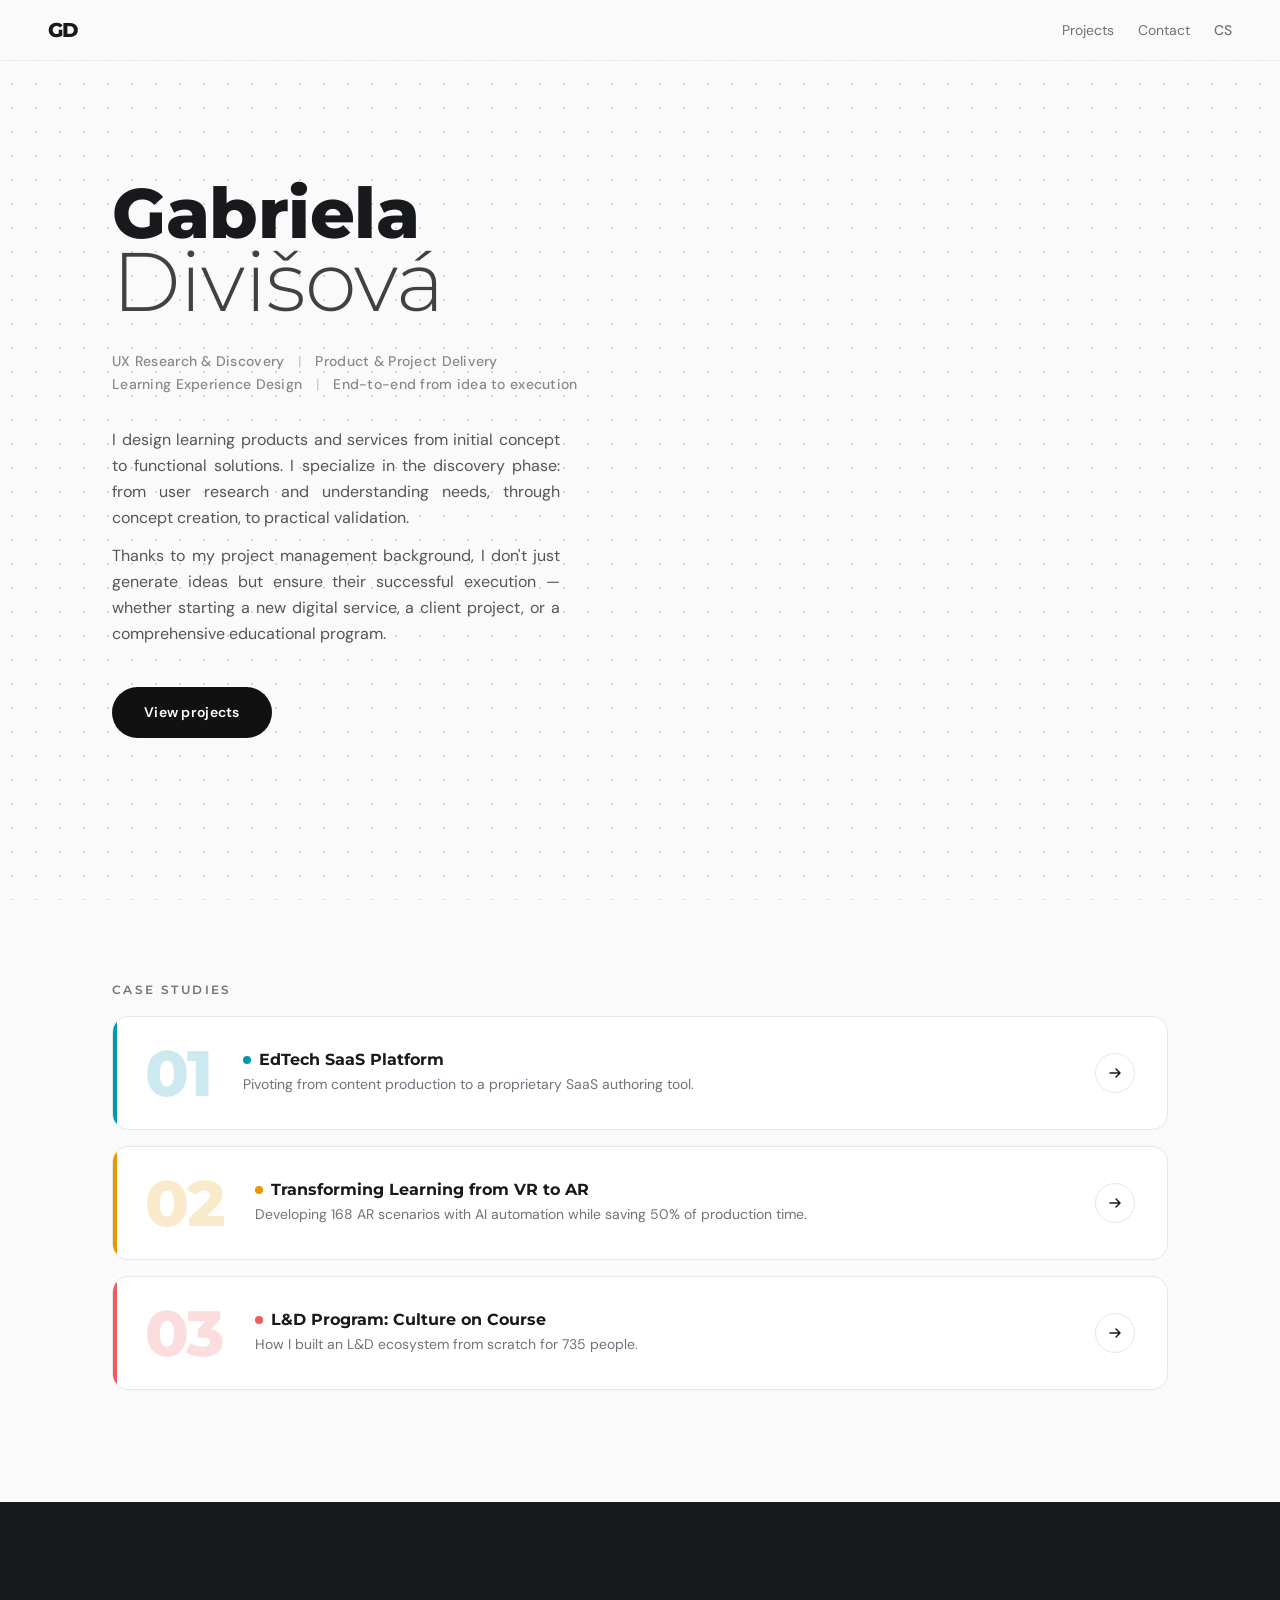
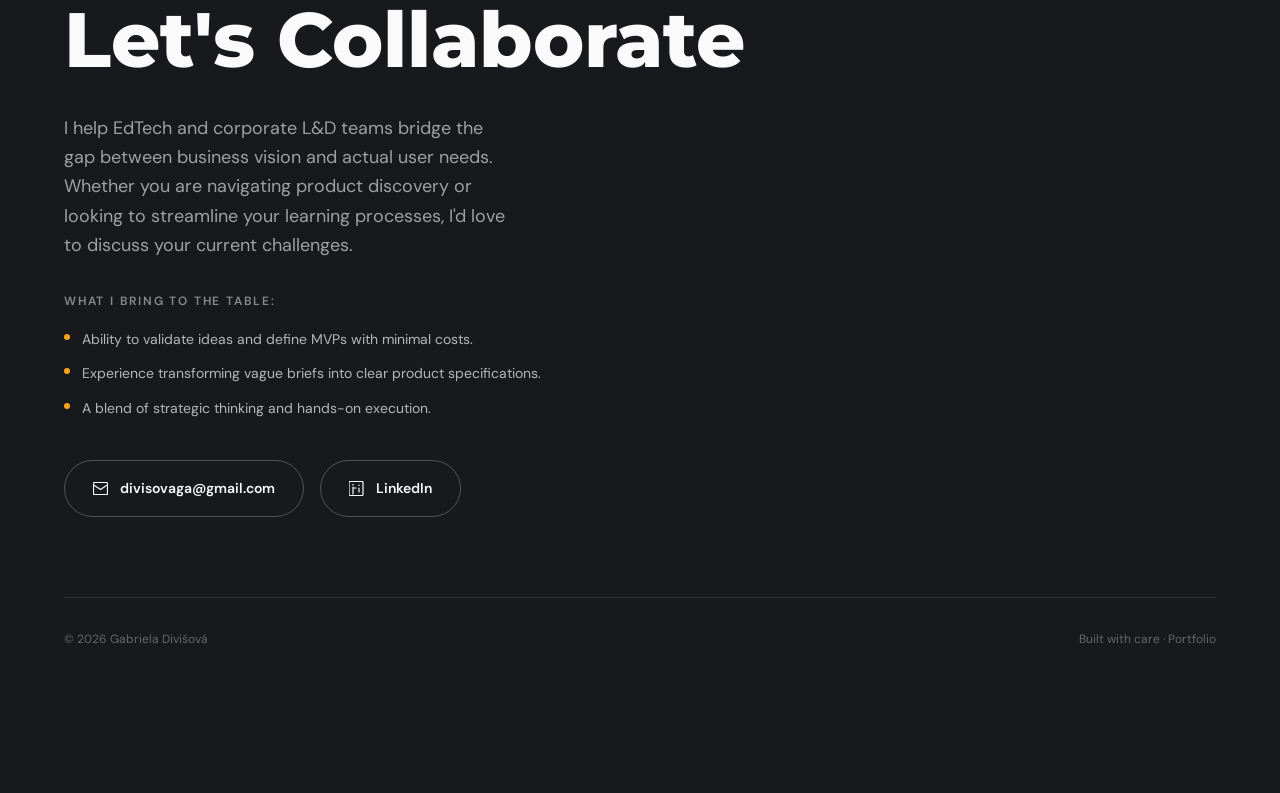
==== en/index.html @ 26d4492c "Portfolio - kompletní webová verze (8 stránek, CS+EN, 14 obrázků)" ====
<!DOCTYPE html>
<html lang="en">
<head>
  <meta charset="utf-8">
  <meta name="viewport" content="width=device-width, initial-scale=1.0">
  <title>Gabriela Divišová — UX Research & Discovery</title>
  <meta name="description" content="Gabriela Divišová's portfolio — UX Research, Discovery, Product & Project Delivery, Learning Experience Design.">
  <link rel="stylesheet" href="../assets/css/style.css">
</head>
<body>

<main>

<!-- Navigation -->
<nav class="nav">
  <a href="/en/" class="nav-logo">GD</a>
  <div class="nav-links">
    <a href="/en/#work" class="nav-desktop">Projects</a>
    <a href="/en/#contact" class="nav-desktop">Contact</a>
    <a href="/" class="lang">CS</a>
  </div>
</nav>

<!-- Hero Section -->
<section class="hero dot-grid">
  <div class="hero-inner">
    <div class="hero-grid">
      <div>
        <h1>
          <span class="first-name">Gabriela</span>
          <span class="last-name">Divišová</span>
        </h1>
        <p class="hero-subtitle">
          UX Research &amp; Discovery <span class="sep">|</span> Product &amp; Project Delivery<br>
          Learning Experience Design <span class="sep">|</span> End-to-end from idea to execution
        </p>
        <div class="hero-desc">
          <p>I design learning products and services from initial concept to functional solutions. I specialize in the discovery phase: from user research and understanding needs, through concept creation, to practical validation.</p>
          <p>Thanks to my project management background, I don't just generate ideas but ensure their successful execution — whether starting a new digital service, a client project, or a comprehensive educational program.</p>
        </div>
        <a href="#work" class="btn-primary fade-up delay-4">View projects</a>
      </div>
    </div>
  </div>
</section>

<!-- Case Studies Section -->
<section class="case-studies" id="work">
  <p class="section-label">Case Studies</p>
  <div class="case-studies-list">

    <!-- Card 01 - EdTech SaaS (cyan) -->
    <a href="/en/case/edtech-saas/" class="case-card">
      <div class="accent-bar" style="background:#0097b2"></div>
      <div class="hover-bar" style="background:#0097b2"></div>
      <div class="case-card-inner">
        <div class="case-number cs-cyan">01</div>
        <div class="case-content">
          <div class="case-title-row">
            <span class="case-dot bg-cyan"></span>
            <span class="case-title">EdTech SaaS Platform</span>
          </div>
          <p class="case-desc">Pivoting from content production to a proprietary SaaS authoring tool.</p>
        </div>
        <div class="case-arrow">
          <svg width="16" height="16" viewBox="0 0 16 16" fill="none">
            <path d="M3 8h10M9 4l4 4-4 4" stroke="currentColor" stroke-width="1.5" stroke-linecap="round" stroke-linejoin="round"/>
          </svg>
        </div>
      </div>
    </a>

    <!-- Card 02 - VR to AR (amber) -->
    <a href="/en/case/vr-ar/" class="case-card">
      <div class="accent-bar" style="background:#e69902"></div>
      <div class="hover-bar" style="background:#e69902"></div>
      <div class="case-card-inner">
        <div class="case-number cs-amber">02</div>
        <div class="case-content">
          <div class="case-title-row">
            <span class="case-dot bg-amber"></span>
            <span class="case-title">Transforming Learning from VR to AR</span>
          </div>
          <p class="case-desc">Developing 168 AR scenarios with AI automation while saving 50% of production time.</p>
        </div>
        <div class="case-arrow">
          <svg width="16" height="16" viewBox="0 0 16 16" fill="none">
            <path d="M3 8h10M9 4l4 4-4 4" stroke="currentColor" stroke-width="1.5" stroke-linecap="round" stroke-linejoin="round"/>
          </svg>
        </div>
      </div>
    </a>

    <!-- Card 03 - Kultura v kurzu (coral) -->
    <a href="/en/case/kultura-v-kurzu/" class="case-card">
      <div class="accent-bar" style="background:#ef5b5b"></div>
      <div class="hover-bar" style="background:#ef5b5b"></div>
      <div class="case-card-inner">
        <div class="case-number cs-coral">03</div>
        <div class="case-content">
          <div class="case-title-row">
            <span class="case-dot bg-coral"></span>
            <span class="case-title">L&amp;D Program: Culture on Course</span>
          </div>
          <p class="case-desc">How I built an L&amp;D ecosystem from scratch for 735 people.</p>
        </div>
        <div class="case-arrow">
          <svg width="16" height="16" viewBox="0 0 16 16" fill="none">
            <path d="M3 8h10M9 4l4 4-4 4" stroke="currentColor" stroke-width="1.5" stroke-linecap="round" stroke-linejoin="round"/>
          </svg>
        </div>
      </div>
    </a>

  </div>
</section>

<!-- Contact Section -->
<section class="contact" id="contact">
  <div class="contact-inner">
    <h2 class="contact-title">Let's Collaborate</h2>
    <p class="contact-text">
      I help EdTech and corporate L&amp;D teams bridge the gap between business vision and actual user needs. Whether you are navigating product discovery or looking to streamline your learning processes, I'd love to discuss your current challenges.
    </p>
    <div class="contact-bring">
      <p class="contact-bring-label">What I bring to the table:</p>
      <ul class="contact-bring-list">
        <li><span class="dot"></span>Ability to validate ideas and define MVPs with minimal costs.</li>
        <li><span class="dot"></span>Experience transforming vague briefs into clear product specifications.</li>
        <li><span class="dot"></span>A blend of strategic thinking and hands-on execution.</li>
      </ul>
    </div>
    <div class="contact-buttons">
      <a href="mailto:divisovaga@gmail.com" class="btn-outline-light">
        <svg class="contact-btn-icon" viewBox="0 0 15 15" fill="none" xmlns="http://www.w3.org/2000/svg">
          <path d="M1.5 4.5l6 4 6-4m-12 9h12a1 1 0 001-1v-10a1 1 0 00-1-1h-12a1 1 0 00-1 1v10a1 1 0 001 1z" stroke="currentColor" stroke-width="1.2" stroke-linecap="round" stroke-linejoin="round"/>
        </svg>
        divisovaga@gmail.com
      </a>
      <a href="https://www.linkedin.com/in/gabrieladivisova/" target="_blank" rel="noopener noreferrer" class="btn-outline-light">
        <svg class="contact-btn-icon" viewBox="0 0 15 15" fill="none" xmlns="http://www.w3.org/2000/svg">
          <path d="M4 6v7M4 3.5v.5m0 3h3m3 0v4m0-7v.5m-9-4h12a1 1 0 011 1v12a1 1 0 01-1 1h-12a1 1 0 01-1-1v-12a1 1 0 011-1z" stroke="currentColor" stroke-width="1.2" stroke-linecap="round" stroke-linejoin="round"/>
          <circle cx="4" cy="3.5" r=".5" fill="currentColor"/>
        </svg>
        LinkedIn
      </a>
    </div>
    <div class="contact-footer">
      <span>&copy; 2026 Gabriela Divišová</span>
      <span>Built with care &middot; Portfolio</span>
    </div>
  </div>
</section>

</main>

</body>
</html>
---- assets/css/style.css ----
/* ============================================
   Portfolio — Gabriela Divišová
   Design system: Montserrat + DM Sans
   ============================================ */

/* --- Fonts (Google Fonts fallback) --- */
@import url('https://fonts.googleapis.com/css2?family=DM+Sans:ital,opsz,wght@0,9..40,400;0,9..40,500;0,9..40,700;1,9..40,400&family=Montserrat:wght@300;600;700;800&display=swap');

/* --- CSS Variables --- */
:root {
  /* Colors */
  --bg: #fafafa;
  --fg: #17191c;
  --muted: #6e737c;
  --body: #555555;
  --soft: #888888;
  --separator: #cccccc;
  --card-bg: #ffffff;
  --border: #e5e7eb;
  --btn-bg: #111111;

  /* Accent colors for case studies */
  --cs-cyan: #0097b2;
  --cs-amber: #e69902;
  --cs-coral: #ef5b5b;

  /* Contact section */
  --contact-bg: #17191c;
  --contact-text: #fafafa;

  /* Typography */
  --font-display: 'Montserrat', system-ui, sans-serif;
  --font-body: 'DM Sans', system-ui, sans-serif;

  /* Layout */
  --max-width: 72rem; /* 1152px */
  --nav-height: 61px;
}

/* --- Reset --- */
*, *::before, *::after {
  margin: 0;
  padding: 0;
  box-sizing: border-box;
}

html {
  scroll-behavior: smooth;
}

body {
  font-family: var(--font-body);
  background: var(--bg);
  color: var(--fg);
  line-height: 1.625;
  -webkit-font-smoothing: antialiased;
  -moz-osx-font-smoothing: grayscale;
}

img {
  max-width: 100%;
  height: auto;
  display: block;
}

a {
  color: inherit;
  text-decoration: none;
}

ul {
  list-style: none;
}

/* --- Dot Grid Background --- */
.dot-grid {
  position: relative;
  background-image: radial-gradient(circle, #d4d4d4 1px, transparent 1px);
  background-size: 24px 24px;
}

/* --- Navigation --- */
.nav {
  position: fixed;
  top: 0;
  left: 0;
  right: 0;
  z-index: 50;
  height: var(--nav-height);
  padding: 16px 48px;
  display: flex;
  align-items: center;
  justify-content: space-between;
  background: rgba(250, 250, 250, 0.8);
  backdrop-filter: blur(12px);
  -webkit-backdrop-filter: blur(12px);
  border-bottom: 1px solid rgba(0, 0, 0, 0.05);
}

.nav-logo {
  font-family: var(--font-display);
  font-size: 1.25rem;
  font-weight: 800;
  letter-spacing: -0.03em;
  transition: opacity 0.2s;
}

.nav-logo:hover {
  opacity: 0.7;
}

.nav-links {
  display: flex;
  align-items: center;
  gap: 24px;
}

.nav-links a {
  font-size: 0.875rem;
  color: var(--muted);
  transition: color 0.2s;
}

.nav-links a:hover {
  color: var(--fg);
}

.nav-links a.lang {
  font-weight: 500;
}

/* Hide desktop-only links on mobile */
@media (max-width: 767px) {
  .nav {
    padding: 16px 24px;
  }
  .nav-desktop {
    display: none;
  }
}

/* --- Hero Section --- */
.hero {
  min-height: 100vh;
  padding-top: calc(var(--nav-height) + 0px);
  display: flex;
  align-items: center;
  overflow: hidden;
  background-color: #fafafa;
}

.hero-inner {
  position: relative;
  z-index: 10;
  width: 100%;
  max-width: var(--max-width);
  margin: 0 auto;
  padding: 0 48px 40px;
}

.hero-grid {
  display: grid;
  grid-template-columns: 1fr;
  gap: 32px;
  align-items: center;
}

@media (min-width: 1024px) {
  .hero-grid {
    grid-template-columns: 3fr 2fr;
    gap: 48px;
  }
}

@media (max-width: 767px) {
  .hero-inner {
    padding: 0 24px 40px;
  }
}

/* --- Typography --- */
h1 {
  font-family: var(--font-display);
  line-height: 0.88;
  letter-spacing: -0.02em;
  margin-bottom: 2rem;
}

h1 .first-name {
  display: block;
  font-size: clamp(2.8rem, 5.5vw, 4.5rem);
  font-weight: 800;
  color: var(--fg);
}

h1 .last-name {
  display: block;
  font-size: clamp(3.2rem, 6.5vw, 5.2rem);
  font-weight: 300;
  color: rgba(23, 25, 28, 0.82);
  letter-spacing: -0.01em;
}

/* Hero subtitle */
.hero-subtitle {
  font-size: 0.875rem;
  font-weight: 500;
  letter-spacing: 0.02em;
  line-height: 1.625;
  color: var(--soft);
  margin-bottom: 2rem;
}

.hero-subtitle .sep {
  color: var(--separator);
  margin: 0 0.6rem;
}

/* Hero description */
.hero-desc {
  max-width: 28rem;
  display: flex;
  flex-direction: column;
  gap: 0.75rem;
  margin-bottom: 2.5rem;
}

.hero-desc p {
  font-size: 1rem;
  line-height: 1.625;
  color: var(--body);
  text-align: justify;
}

/* --- Buttons --- */
.btn-primary {
  display: inline-block;
  padding: 14px 32px;
  border-radius: 9999px;
  background: var(--btn-bg);
  color: #fff;
  font-size: 0.875rem;
  font-weight: 600;
  letter-spacing: 0.02em;
  transition: opacity 0.2s;
}

.btn-primary:hover {
  opacity: 0.75;
}

.btn-outline-light {
  display: inline-flex;
  align-items: center;
  gap: 12px;
  padding: 16px 28px;
  border-radius: 9999px;
  border: 1px solid rgba(250, 250, 250, 0.25);
  color: var(--contact-text);
  font-size: 0.875rem;
  font-weight: 600;
  transition: background 0.2s;
}

.btn-outline-light:hover {
  background: rgba(250, 250, 250, 0.1);
}

.btn-light {
  display: inline-flex;
  align-items: center;
  gap: 12px;
  padding: 16px 28px;
  border-radius: 9999px;
  background: var(--contact-text);
  color: var(--fg);
  font-size: 0.875rem;
  font-weight: 600;
  transition: opacity 0.2s;
}

.btn-light:hover {
  opacity: 0.9;
}

/* --- Section Headings --- */
.section-label {
  font-family: var(--font-display);
  font-size: 0.75rem;
  font-weight: 600;
  text-transform: uppercase;
  letter-spacing: 0.2em;
  color: var(--muted);
  margin-bottom: 1rem;
}

/* --- Case Studies Section --- */
.case-studies {
  padding: 80px 48px 112px;
  max-width: var(--max-width);
  margin: 0 auto;
}

@media (max-width: 767px) {
  .case-studies {
    padding: 40px 24px 80px;
  }
}

.case-studies-list {
  display: flex;
  flex-direction: column;
  gap: 16px;
}

/* Individual case study card */
.case-card {
  position: relative;
  overflow: hidden;
  border-radius: 16px;
  background: var(--card-bg);
  border: 1px solid var(--border);
  transition: box-shadow 0.3s;
  cursor: pointer;
  display: block;
}

.case-card:hover {
  box-shadow: 0 4px 12px rgba(0, 0, 0, 0.06);
}

.case-card-inner {
  display: flex;
  align-items: center;
  gap: 20px;
  padding: 24px 32px;
}

@media (min-width: 768px) {
  .case-card-inner {
    gap: 32px;
  }
}

@media (max-width: 767px) {
  .case-card-inner {
    padding: 20px;
    gap: 16px;
  }
}

.case-number {
  font-family: var(--font-display);
  font-weight: 800;
  line-height: 1;
  flex-shrink: 0;
  user-select: none;
  font-size: clamp(2.5rem, 6vw, 4rem);
  letter-spacing: -0.03em;
  opacity: 0.2;
}

.case-content {
  flex: 1;
  min-width: 0;
}

.case-title-row {
  display: flex;
  align-items: center;
  gap: 8px;
  margin-bottom: 4px;
}

.case-dot {
  width: 8px;
  height: 8px;
  border-radius: 50%;
  flex-shrink: 0;
}

.case-title {
  font-family: var(--font-display);
  font-size: 1rem;
  font-weight: 700;
  line-height: 1.25;
}

.case-desc {
  color: var(--muted);
  font-size: 0.875rem;
  line-height: 1.5;
}

.case-arrow {
  flex-shrink: 0;
  display: flex;
  align-items: center;
  justify-content: center;
  width: 40px;
  height: 40px;
  border-radius: 50%;
  border: 1px solid var(--border);
  transition: transform 0.3s;
}

.case-card:hover .case-arrow {
  transform: translateX(2px);
}

/* Case card accent border (left) + bottom hover bar */
.case-card .accent-bar {
  position: absolute;
  left: 0;
  top: 0;
  bottom: 0;
  width: 4px;
}

.case-card .hover-bar {
  position: absolute;
  bottom: 0;
  left: 0;
  right: 0;
  height: 2px;
  opacity: 0;
  transition: opacity 0.3s;
}

.case-card:hover .hover-bar {
  opacity: 1;
}

/* --- Case Study Colors --- */
.cs-cyan {
  color: var(--cs-cyan);
}
.bg-cyan {
  background: var(--cs-cyan);
}
.border-cyan {
  border-left-color: var(--cs-cyan);
}

.cs-amber {
  color: var(--cs-amber);
}
.bg-amber {
  background: var(--cs-amber);
}
.border-amber {
  border-left-color: var(--cs-amber);
}

.cs-coral {
  color: var(--cs-coral);
}
.bg-coral {
  background: var(--cs-coral);
}
.border-coral {
  border-left-color: var(--cs-coral);
}

/* --- Contact Section --- */
.contact {
  position: relative;
  overflow: hidden;
  background: var(--contact-bg);
  color: var(--contact-text);
  padding: 96px 48px 144px;
}

@media (max-width: 767px) {
  .contact {
    padding: 60px 24px 80px;
  }
}

.contact-inner {
  position: relative;
  z-index: 10;
  max-width: var(--max-width);
  margin: 0 auto;
}

.contact-title {
  font-family: var(--font-display);
  font-size: clamp(3rem, 6vw, 5rem);
  font-weight: 800;
  line-height: 1.1;
  margin-bottom: 2rem;
}

.contact-text {
  color: rgba(250, 250, 250, 0.6);
  font-size: 1.125rem;
  line-height: 1.625;
  max-width: 28rem;
  margin-bottom: 2rem;
}

.contact-bring {
  margin-bottom: 2.5rem;
}

.contact-bring-label {
  color: rgba(250, 250, 250, 0.5);
  font-size: 0.75rem;
  font-weight: 600;
  text-transform: uppercase;
  letter-spacing: 0.15em;
  margin-bottom: 1rem;
}

.contact-bring-list {
  display: flex;
  flex-direction: column;
  gap: 12px;
}

.contact-bring-list li {
  display: flex;
  gap: 12px;
  color: rgba(250, 250, 250, 0.7);
  font-size: 0.875rem;
  line-height: 1.625;
}

.contact-bring-list li .dot {
  margin-top: 6px;
  width: 6px;
  height: 6px;
  border-radius: 50%;
  background: hsl(36, 98%, 54%);
  flex-shrink: 0;
}

.contact-buttons {
  display: flex;
  flex-direction: column;
  gap: 16px;
}

@media (min-width: 640px) {
  .contact-buttons {
    flex-direction: row;
  }
}

.contact-btn-icon {
  width: 15px;
  height: 15px;
  flex-shrink: 0;
}

/* --- Footer --- */
.contact-footer {
  margin-top: 80px;
  padding-top: 32px;
  border-top: 1px solid rgba(250, 250, 250, 0.1);
  display: flex;
  flex-direction: column;
  gap: 16px;
  color: rgba(250, 250, 250, 0.35);
  font-size: 0.75rem;
}

@media (min-width: 768px) {
  .contact-footer {
    flex-direction: row;
    justify-content: space-between;
    align-items: center;
  }
}

/* ============================================
   Case Study Page Styles
   ============================================ */

.cs-page {
  padding-top: var(--nav-height);
}

.cs-back {
  max-width: var(--max-width);
  margin: 0 auto;
  padding: 24px 48px 0;
}

@media (max-width: 767px) {
  .cs-back {
    padding: 16px 24px 0;
  }
}

.cs-back a {
  display: inline-flex;
  align-items: center;
  gap: 6px;
  font-size: 0.875rem;
  color: var(--muted);
  transition: color 0.2s;
}

.cs-back a:hover {
  color: var(--fg);
}

.cs-back a svg {
  width: 14px;
  height: 14px;
}

.cs-header {
  max-width: var(--max-width);
  margin: 0 auto;
  padding: 16px 48px 0;
  position: relative;
}

@media (max-width: 767px) {
  .cs-header {
    padding: 12px 24px 0;
  }
}

.cs-number-deco {
  position: absolute;
  right: 48px;
  top: -20px;
  font-family: var(--font-display);
  font-weight: 800;
  font-size: clamp(6rem, 15vw, 12rem);
  line-height: 1;
  letter-spacing: -0.03em;
  opacity: 0.06;
  user-select: none;
  pointer-events: none;
}

@media (max-width: 767px) {
  .cs-number-deco {
    right: 24px;
  }
}

.cs-title {
  font-family: var(--font-display);
  font-size: clamp(2rem, 4vw, 3.5rem);
  font-weight: 800;
  line-height: 1.1;
  margin-bottom: 0.5rem;
}

.cs-meta {
  font-size: 0.875rem;
  color: var(--muted);
  margin-bottom: 2rem;
}

.cs-quote {
  font-style: italic;
  color: var(--body);
  max-width: 42rem;
  margin-bottom: 3rem;
  line-height: 1.7;
  border-left: 3px solid var(--separator);
  padding-left: 1.25rem;
}

/* --- Case Study Content --- */
.cs-content {
  max-width: var(--max-width);
  margin: 0 auto;
  padding: 0 48px 64px;
}

@media (max-width: 767px) {
  .cs-content {
    padding: 0 24px 48px;
  }
}

.cs-section {
  margin-bottom: 3rem;
}

.cs-section h2 {
  font-family: var(--font-display);
  font-size: 0.75rem;
  font-weight: 600;
  text-transform: uppercase;
  letter-spacing: 0.2em;
  color: var(--muted);
  margin-bottom: 1rem;
}

.cs-section p {
  font-size: 1rem;
  line-height: 1.75;
  color: var(--body);
  margin-bottom: 1rem;
}

.cs-section ul {
  display: flex;
  flex-direction: column;
  gap: 10px;
  margin-bottom: 1.5rem;
}

.cs-section ul li {
  font-size: 1rem;
  line-height: 1.75;
  color: var(--body);
  padding-left: 1.5rem;
  position: relative;
}

.cs-section ul li::before {
  content: '';
  position: absolute;
  left: 0;
  top: 10px;
  width: 6px;
  height: 6px;
  border-radius: 50%;
  flex-shrink: 0;
}

.cs-section ul li strong {
  font-weight: 600;
  color: var(--fg);
}

/* --- Sample Grids --- */
.sample-block {
  margin-bottom: 2.5rem;
}

.sample-label {
  font-family: var(--font-display);
  font-size: 0.75rem;
  font-weight: 600;
  text-transform: uppercase;
  letter-spacing: 0.15em;
  color: var(--muted);
  margin-bottom: 1rem;
}

.sample-grid {
  display: grid;
  grid-template-columns: 1fr;
  gap: 16px;
}

@media (min-width: 768px) {
  .sample-grid {
    grid-template-columns: 1fr 1fr;
  }
}

.sample-item {
  display: flex;
  flex-direction: column;
  gap: 8px;
}

.sample-item img {
  width: 100%;
  border-radius: 8px;
  border: 1px solid var(--border);
  cursor: pointer;
  transition: box-shadow 0.2s;
}

.sample-item img:hover {
  box-shadow: 0 4px 16px rgba(0, 0, 0, 0.08);
}

.sample-item .caption {
  font-size: 0.75rem;
  color: var(--muted);
  line-height: 1.4;
}

/* --- Reflection Box --- */
.reflection-box {
  background: #f2f2f4;
  border-radius: 12px;
  padding: 24px 32px;
  margin-top: 2rem;
}

.reflection-box .reflection-label {
  font-family: var(--font-display);
  font-size: 0.75rem;
  font-weight: 600;
  text-transform: uppercase;
  letter-spacing: 0.15em;
  color: var(--muted);
  margin-bottom: 0.75rem;
}

.reflection-box p {
  font-style: italic;
  font-size: 0.9375rem;
  line-height: 1.7;
  color: var(--body);
  margin-bottom: 0;
}

/* --- Case Study Pagination (footer) --- */
.cs-pagination {
  background: var(--fg);
  color: var(--contact-text);
  padding: 48px;
}

@media (max-width: 767px) {
  .cs-pagination {
    padding: 32px 24px;
  }
}

.cs-pagination-inner {
  max-width: var(--max-width);
  margin: 0 auto;
  display: flex;
  flex-direction: column;
  justify-content: space-between;
  gap: 32px;
}

@media (min-width: 768px) {
  .cs-pagination-inner {
    flex-direction: row;
    align-items: center;
  }
}

.cs-prev {
  display: flex;
  align-items: center;
  gap: 8px;
  color: rgba(250, 250, 250, 0.5);
  font-size: 0.875rem;
  transition: color 0.2s;
}

.cs-prev:hover {
  color: var(--contact-text);
}

.cs-next-block {
  text-align: right;
}

.cs-next-label {
  font-size: 0.75rem;
  font-weight: 600;
  text-transform: uppercase;
  letter-spacing: 0.15em;
  color: rgba(250, 250, 250, 0.4);
  margin-bottom: 0.5rem;
}

.cs-next-title {
  font-family: var(--font-display);
  font-size: 1.5rem;
  font-weight: 700;
  margin-bottom: 0.75rem;
}

/* --- Animations --- */
.fade-up {
  opacity: 0;
  transform: translateY(20px);
  animation: fadeUp 0.6s ease-out forwards;
}

.delay-1 { animation-delay: 0.1s; }
.delay-2 { animation-delay: 0.2s; }
.delay-3 { animation-delay: 0.3s; }
.delay-4 { animation-delay: 0.4s; }

@keyframes fadeUp {
  to {
    opacity: 1;
    transform: translateY(0);
  }
}

/* --- SVG Icons inline --- */
.icon-arrow-right {
  width: 16px;
  height: 16px;
}

.icon-arrow-left {
  width: 14px;
  height: 14px;
}

.icon-mail {
  width: 15px;
  height: 15px;
}

.icon-linkedin {
  width: 15px;
  height: 15px;
}

/* --- Utility --- */
.text-center { text-align: center; }
.sr-only { position: absolute; width: 1px; height: 1px; overflow: hidden; clip: rect(0,0,0,0); white-space: nowrap; border: 0; }
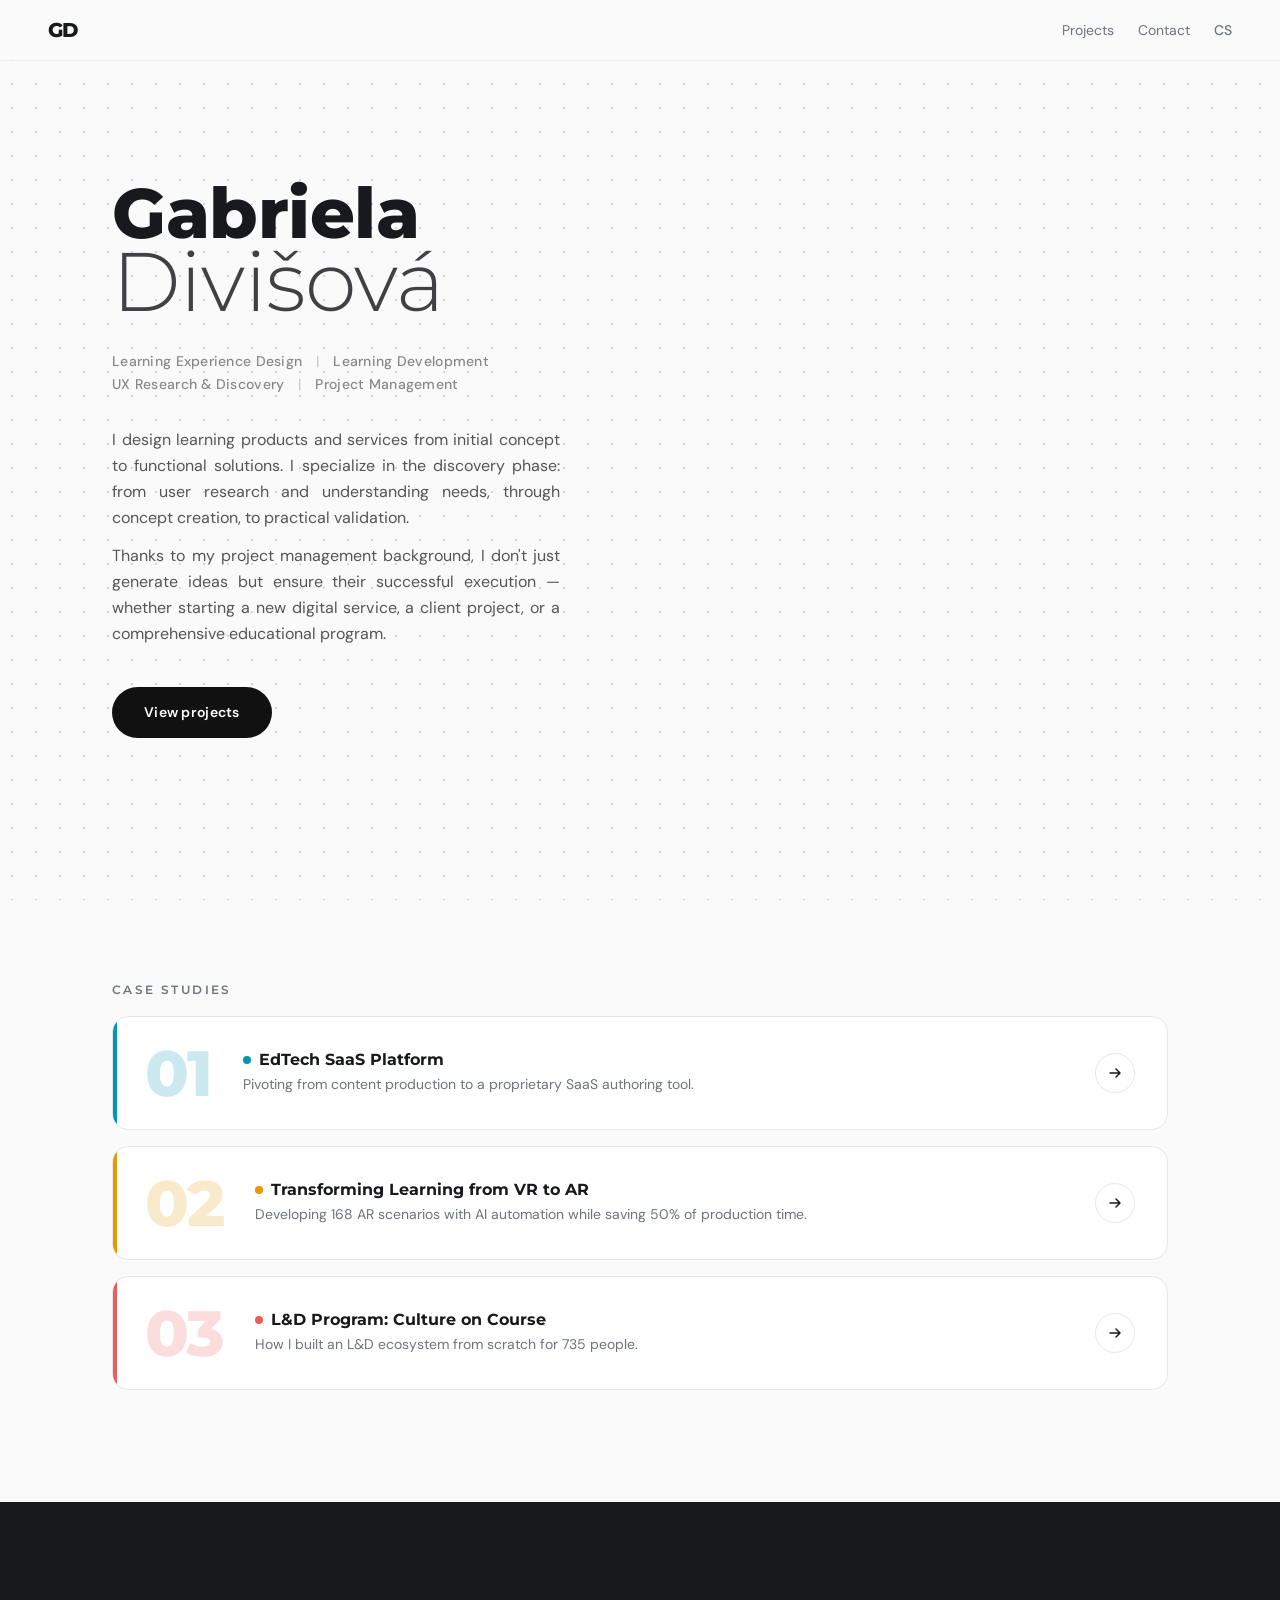
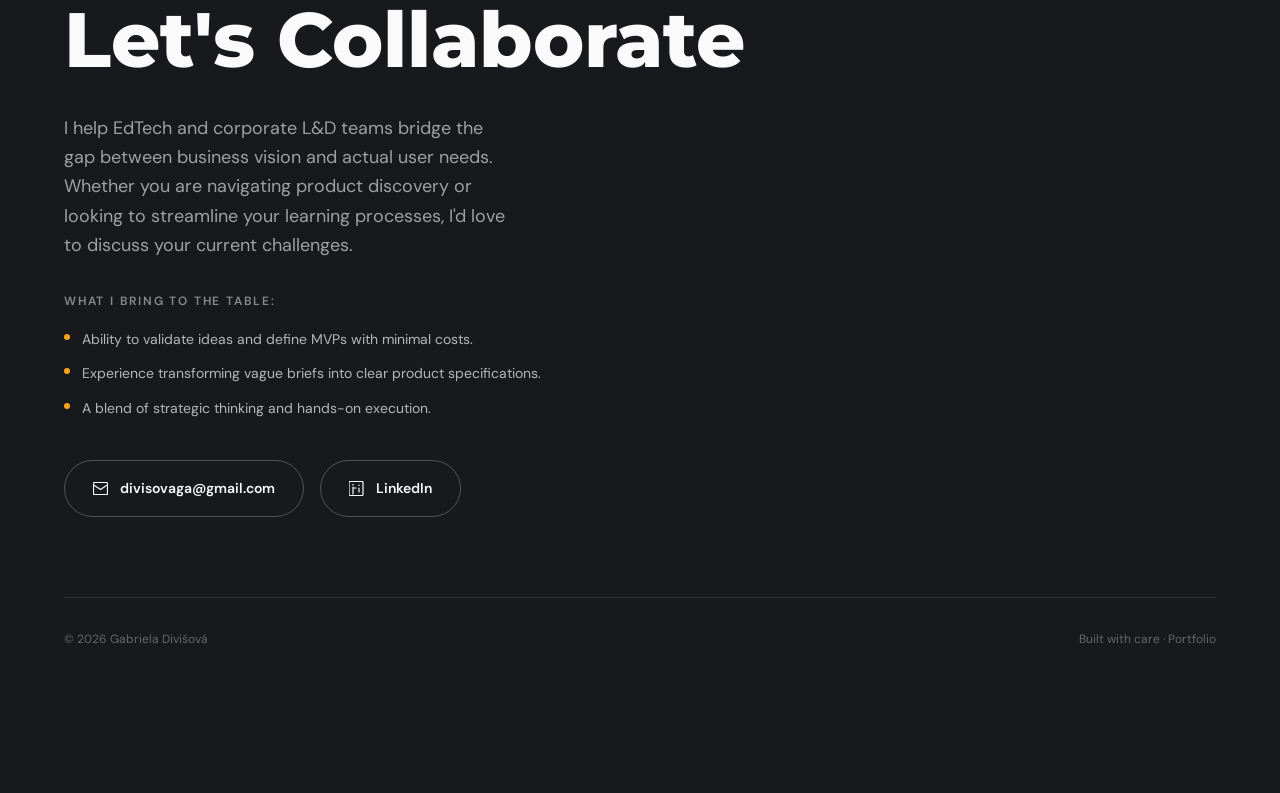
==== commit cd31b472: "update hero subtitle: new positioning items (Learning Experience Design, Learning Development, UX Re" ====
--- a/en/index.html
+++ b/en/index.html
@@ -31,8 +31,8 @@
           <span class="last-name">Divišová</span>
         </h1>
         <p class="hero-subtitle">
-          UX Research &amp; Discovery <span class="sep">|</span> Product &amp; Project Delivery<br>
-          Learning Experience Design <span class="sep">|</span> End-to-end from idea to execution
+          Learning Experience Design <span class="sep">|</span> Learning Development<br>
+          UX Research &amp; Discovery <span class="sep">|</span> Project Management
         </p>
         <div class="hero-desc">
           <p>I design learning products and services from initial concept to functional solutions. I specialize in the discovery phase: from user research and understanding needs, through concept creation, to practical validation.</p>
--- a/assets/css/style.css
+++ b/assets/css/style.css
@@ -758,7 +758,42 @@
 @media (min-width: 768px) {
   .sample-grid {
     grid-template-columns: 1fr 1fr;
-  }
+    align-items: start;
+  }
+}
+
+@media (min-width: 768px) {
+  .sample-grid-three {
+    grid-template-columns: repeat(3, 1fr);
+  }
+}
+
+/* 3-column grid (3x2) — for 4-image samples */
+@media (min-width: 768px) {
+  .sample-grid-three-by-two {
+    grid-template-columns: repeat(3, 1fr);
+  }
+}
+.sample-empty {
+  visibility: hidden;
+}
+
+/* Custom duo layout: one+two stacked */
+.sample-duo {
+  display: grid;
+  gap: 16px;
+}
+
+@media (min-width: 768px) {
+  .sample-duo {
+    grid-template-columns: 1.3fr 1fr;
+  }
+}
+
+.sample-duo-secondary {
+  display: flex;
+  flex-direction: column;
+  gap: 16px;
 }
 
 .sample-item {
@@ -769,6 +804,7 @@
 
 .sample-item img {
   width: 100%;
+  height: auto;
   border-radius: 8px;
   border: 1px solid var(--border);
   cursor: pointer;
@@ -913,6 +949,51 @@
   height: 15px;
 }
 
+/* --- Lightbox --- */
+.lightbox-overlay {
+  display: none;
+  position: fixed;
+  top: 0; left: 0; right: 0; bottom: 0;
+  z-index: 9999;
+  background: rgba(0, 0, 0, 0.85);
+  backdrop-filter: blur(4px);
+  cursor: pointer;
+  overflow: auto;
+  padding: 32px;
+  text-align: center;
+}
+
+.lightbox-overlay.active {
+  display: block;
+}
+
+.lightbox-overlay img {
+  display: inline-block;
+  border-radius: 8px;
+  box-shadow: 0 8px 40px rgba(0, 0, 0, 0.4);
+  cursor: default;
+  margin: 0 auto;
+}
+
+.lightbox-close {
+  position: absolute;
+  top: 20px;
+  right: 28px;
+  color: #fff;
+  font-size: 2rem;
+  line-height: 1;
+  cursor: pointer;
+  opacity: 0.7;
+  transition: opacity 0.2s;
+  background: none;
+  border: none;
+  font-family: var(--font-body);
+}
+
+.lightbox-close:hover {
+  opacity: 1;
+}
+
 /* --- Utility --- */
 .text-center { text-align: center; }
 .sr-only { position: absolute; width: 1px; height: 1px; overflow: hidden; clip: rect(0,0,0,0); white-space: nowrap; border: 0; }
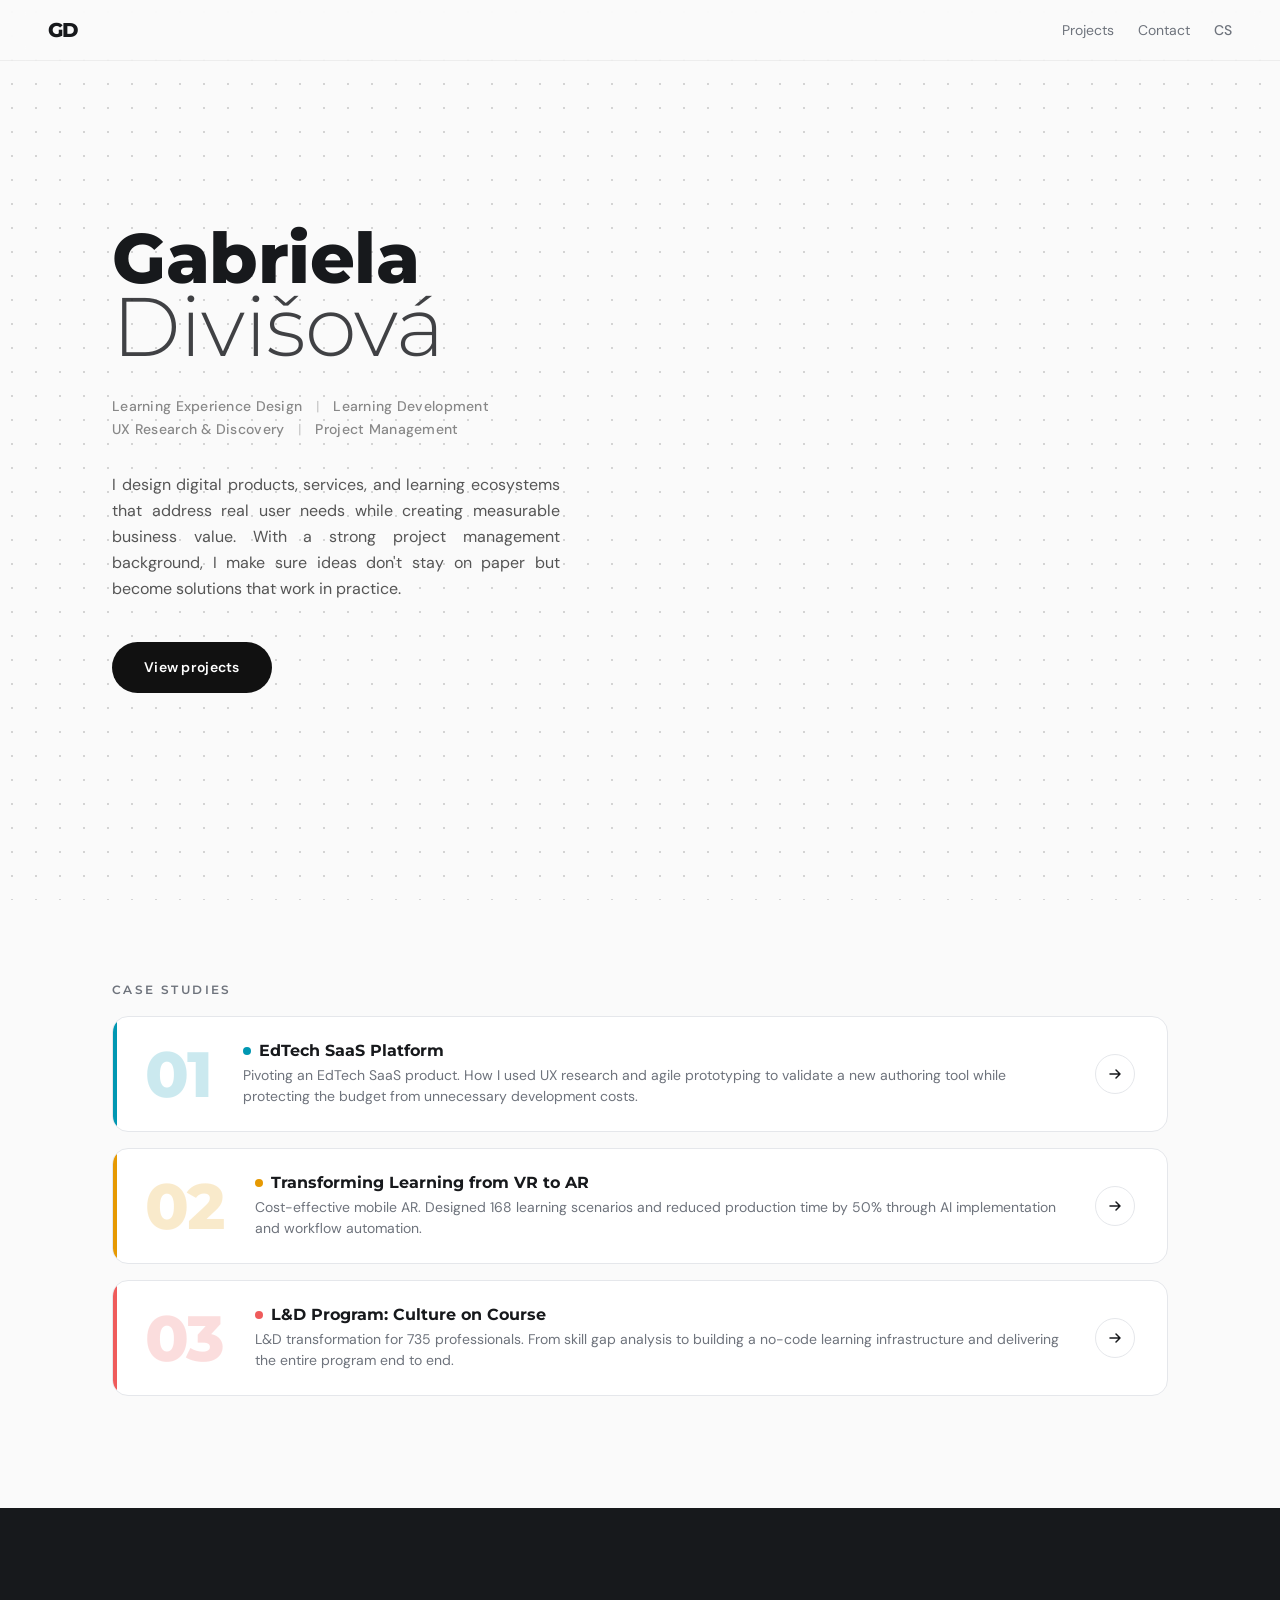
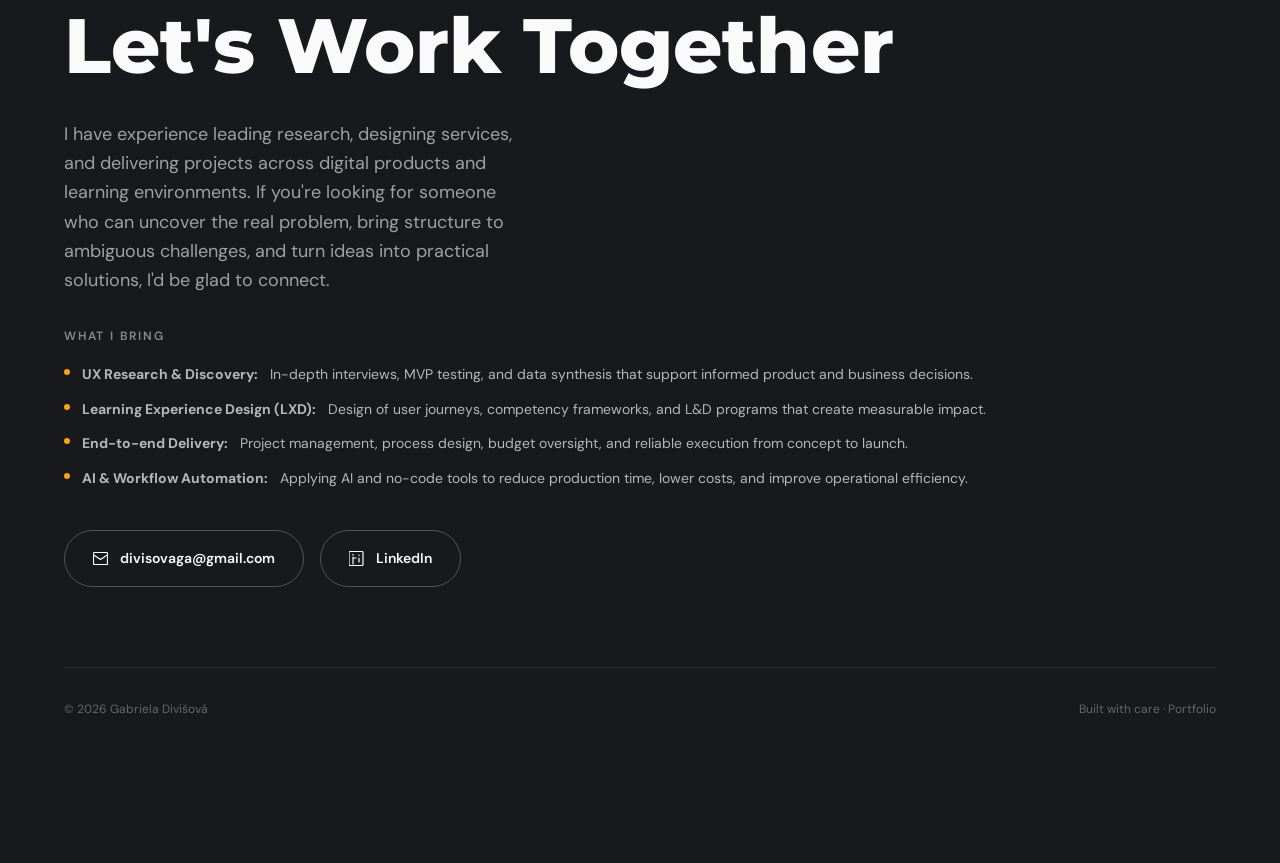
==== commit 8f891e81: "EN update: new texts, stats section, key takeaways, reflection — mirror CS structure" ====
--- a/en/index.html
+++ b/en/index.html
@@ -35,8 +35,7 @@
           UX Research &amp; Discovery <span class="sep">|</span> Project Management
         </p>
         <div class="hero-desc">
-          <p>I design learning products and services from initial concept to functional solutions. I specialize in the discovery phase: from user research and understanding needs, through concept creation, to practical validation.</p>
-          <p>Thanks to my project management background, I don't just generate ideas but ensure their successful execution — whether starting a new digital service, a client project, or a comprehensive educational program.</p>
+          <p>I design digital products, services, and learning ecosystems that address real user needs while creating measurable business value. With a strong project management background, I make sure ideas don't stay on paper but become solutions that work in practice.</p>
         </div>
         <a href="#work" class="btn-primary fade-up delay-4">View projects</a>
       </div>
@@ -60,7 +59,7 @@
             <span class="case-dot bg-cyan"></span>
             <span class="case-title">EdTech SaaS Platform</span>
           </div>
-          <p class="case-desc">Pivoting from content production to a proprietary SaaS authoring tool.</p>
+          <p class="case-desc">Pivoting an EdTech SaaS product. How I used UX research and agile prototyping to validate a new authoring tool while protecting the budget from unnecessary development costs.</p>
         </div>
         <div class="case-arrow">
           <svg width="16" height="16" viewBox="0 0 16 16" fill="none">
@@ -81,7 +80,7 @@
             <span class="case-dot bg-amber"></span>
             <span class="case-title">Transforming Learning from VR to AR</span>
           </div>
-          <p class="case-desc">Developing 168 AR scenarios with AI automation while saving 50% of production time.</p>
+          <p class="case-desc">Cost-effective mobile AR. Designed 168 learning scenarios and reduced production time by 50% through AI implementation and workflow automation.</p>
         </div>
         <div class="case-arrow">
           <svg width="16" height="16" viewBox="0 0 16 16" fill="none">
@@ -102,7 +101,7 @@
             <span class="case-dot bg-coral"></span>
             <span class="case-title">L&amp;D Program: Culture on Course</span>
           </div>
-          <p class="case-desc">How I built an L&amp;D ecosystem from scratch for 735 people.</p>
+          <p class="case-desc">L&amp;D transformation for 735 professionals. From skill gap analysis to building a no-code learning infrastructure and delivering the entire program end to end.</p>
         </div>
         <div class="case-arrow">
           <svg width="16" height="16" viewBox="0 0 16 16" fill="none">
@@ -118,16 +117,17 @@
 <!-- Contact Section -->
 <section class="contact" id="contact">
   <div class="contact-inner">
-    <h2 class="contact-title">Let's Collaborate</h2>
+    <h2 class="contact-title">Let's Work Together</h2>
     <p class="contact-text">
-      I help EdTech and corporate L&amp;D teams bridge the gap between business vision and actual user needs. Whether you are navigating product discovery or looking to streamline your learning processes, I'd love to discuss your current challenges.
+      I have experience leading research, designing services, and delivering projects across digital products and learning environments. If you're looking for someone who can uncover the real problem, bring structure to ambiguous challenges, and turn ideas into practical solutions, I'd be glad to connect.
     </p>
     <div class="contact-bring">
-      <p class="contact-bring-label">What I bring to the table:</p>
+      <p class="contact-bring-label">What I Bring</p>
       <ul class="contact-bring-list">
-        <li><span class="dot"></span>Ability to validate ideas and define MVPs with minimal costs.</li>
-        <li><span class="dot"></span>Experience transforming vague briefs into clear product specifications.</li>
-        <li><span class="dot"></span>A blend of strategic thinking and hands-on execution.</li>
+        <li><span class="dot"></span><strong>UX Research &amp; Discovery:</strong> In-depth interviews, MVP testing, and data synthesis that support informed product and business decisions.</li>
+        <li><span class="dot"></span><strong>Learning Experience Design (LXD):</strong> Design of user journeys, competency frameworks, and L&amp;D programs that create measurable impact.</li>
+        <li><span class="dot"></span><strong>End-to-end Delivery:</strong> Project management, process design, budget oversight, and reliable execution from concept to launch.</li>
+        <li><span class="dot"></span><strong>AI &amp; Workflow Automation:</strong> Applying AI and no-code tools to reduce production time, lower costs, and improve operational efficiency.</li>
       </ul>
     </div>
     <div class="contact-buttons">
--- a/assets/css/style.css
+++ b/assets/css/style.css
@@ -129,13 +129,13 @@
   font-weight: 500;
 }
 
-/* Hide desktop-only links on mobile */
+/* Adjust mobile nav spacing */
 @media (max-width: 767px) {
   .nav {
     padding: 16px 24px;
   }
-  .nav-desktop {
-    display: none;
+  .nav-links {
+    gap: 16px;
   }
 }
 
@@ -667,6 +667,47 @@
   line-height: 1.7;
   border-left: 3px solid var(--separator);
   padding-left: 1.25rem;
+}
+
+/* --- Stats Cards (Shrnutí v číslech) — clean inline --- */
+.stats-grid {
+  display: grid;
+  grid-template-columns: repeat(4, 1fr);
+  gap: 16px;
+  margin-bottom: 3rem;
+}
+
+.stat-item {
+  display: flex;
+  flex-direction: column;
+  gap: 6px;
+  padding: 8px 0;
+}
+
+.stat-number {
+  font-family: var(--font-display);
+  font-weight: 800;
+  font-size: 2rem;
+  line-height: 1.1;
+  letter-spacing: -0.02em;
+}
+
+.stat-desc {
+  font-size: 0.8125rem;
+  line-height: 1.45;
+  color: var(--body);
+}
+
+@media (max-width: 900px) {
+  .stats-grid {
+    grid-template-columns: repeat(2, 1fr);
+  }
+}
+
+@media (max-width: 540px) {
+  .stats-grid {
+    grid-template-columns: 1fr;
+  }
 }
 
 /* --- Case Study Content --- */
